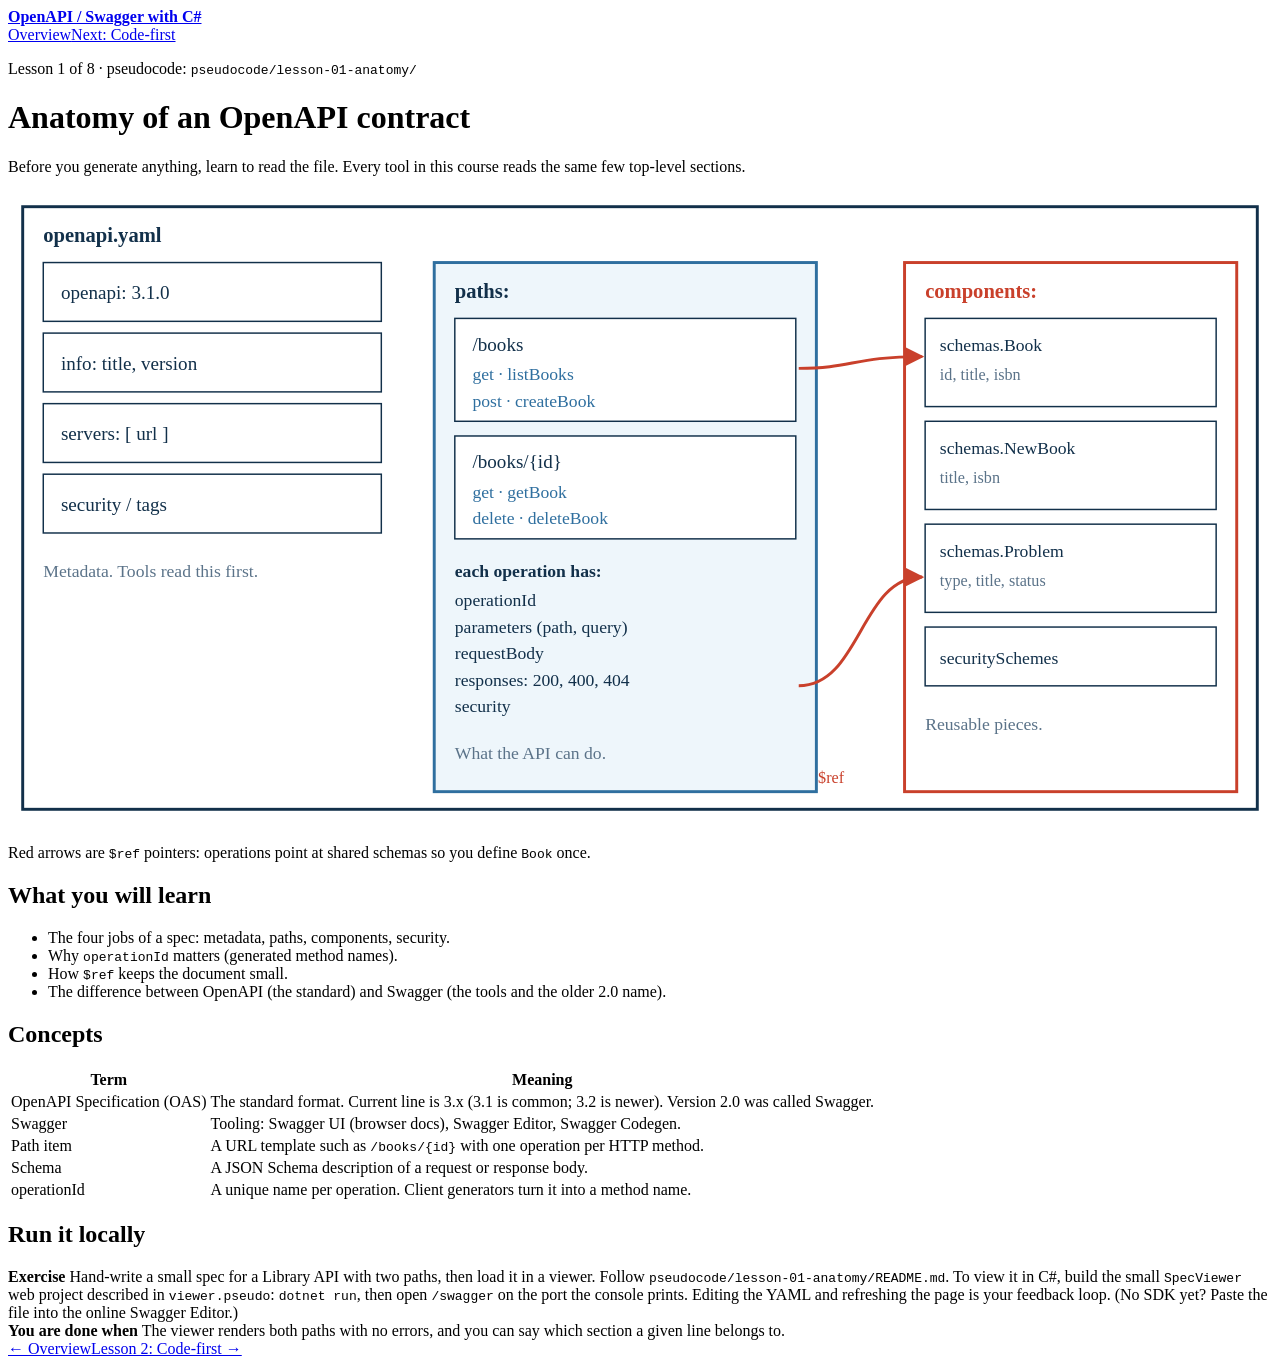
==== lesson-01-anatomy.html @ 25e5b4b1 "openapi anatomy" ====
<!doctype html>
<html lang="en"><head><meta charset="utf-8"><meta name="viewport" content="width=device-width,initial-scale=1">
<title>Lesson 1 — Anatomy of a contract</title><link rel="stylesheet" href="assets/style.css"></head>
<body>
<header class="top"><a href="index.html"><strong>OpenAPI / Swagger with C#</strong></a><nav><a href="index.html">Overview</a><a href="lesson-02-code-first.html">Next: Code-first</a></nav></header>
<main>
<p class="meta">Lesson 1 of 8 · pseudocode: <code>pseudocode/lesson-01-anatomy/</code></p>
<h1>Anatomy of an OpenAPI contract</h1>
<p class="lede">Before you generate anything, learn to read the file. Every tool in this course reads the same few top-level sections.</p>

<div class="sheet">
<svg viewBox="0 0 860 430" role="img" aria-labelledby="t" >
<title id="t">Structure of an OpenAPI document</title>
<defs><marker id="a" viewBox="0 0 10 10" refX="9" refY="5" markerWidth="7" markerHeight="7" orient="auto"><path d="M0 0L10 5L0 10z" fill="#c9402b"/></marker></defs>
<rect x="10" y="10" width="840" height="410" fill="none" stroke="#12304a" stroke-width="2"/>
<text x="24" y="34" font-size="14" font-weight="700" fill="#12304a">openapi.yaml</text>
<g font-size="13" fill="#12304a">
<rect x="24" y="48" width="230" height="40" fill="#fff" stroke="#12304a"/><text x="36" y="73" class="m">openapi: 3.1.0</text>
<rect x="24" y="96" width="230" height="40" fill="#fff" stroke="#12304a"/><text x="36" y="121" class="m">info: title, version</text>
<rect x="24" y="144" width="230" height="40" fill="#fff" stroke="#12304a"/><text x="36" y="169" class="m">servers: [ url ]</text>
<rect x="24" y="192" width="230" height="40" fill="#fff" stroke="#12304a"/><text x="36" y="217" class="m">security / tags</text>
</g>
<text x="24" y="262" font-size="12" fill="#5b7389">Metadata. Tools read this first.</text>

<rect x="290" y="48" width="260" height="360" fill="#eef6fb" stroke="#2f6f9f" stroke-width="2"/>
<text x="304" y="72" font-size="14" font-weight="700" fill="#12304a" class="m">paths:</text>
<rect x="304" y="86" width="232" height="70" fill="#fff" stroke="#12304a"/>
<text x="316" y="108" font-size="13" class="m" fill="#12304a">/books</text>
<text x="316" y="128" font-size="12" class="m" fill="#2f6f9f">get  · listBooks</text>
<text x="316" y="146" font-size="12" class="m" fill="#2f6f9f">post · createBook</text>
<rect x="304" y="166" width="232" height="70" fill="#fff" stroke="#12304a"/>
<text x="316" y="188" font-size="13" class="m" fill="#12304a">/books/{id}</text>
<text x="316" y="208" font-size="12" class="m" fill="#2f6f9f">get · getBook</text>
<text x="316" y="226" font-size="12" class="m" fill="#2f6f9f">delete · deleteBook</text>
<text x="304" y="262" font-size="12" fill="#12304a" font-weight="700">each operation has:</text>
<g font-size="12" class="m" fill="#12304a"><text x="304" y="282">operationId</text><text x="304" y="300">parameters (path, query)</text><text x="304" y="318">requestBody</text><text x="304" y="336">responses: 200, 400, 404</text><text x="304" y="354">security</text></g>
<text x="304" y="386" font-size="12" fill="#5b7389">What the API can do.</text>

<rect x="610" y="48" width="226" height="360" fill="#fff" stroke="#c9402b" stroke-width="2"/>
<text x="624" y="72" font-size="14" font-weight="700" fill="#c9402b" class="m">components:</text>
<rect x="624" y="86" width="198" height="60" fill="#fff" stroke="#12304a"/>
<text x="634" y="108" font-size="12" class="m" fill="#12304a">schemas.Book</text><text x="634" y="128" font-size="11" class="m" fill="#5b7389">id, title, isbn</text>
<rect x="624" y="156" width="198" height="60" fill="#fff" stroke="#12304a"/>
<text x="634" y="178" font-size="12" class="m" fill="#12304a">schemas.NewBook</text><text x="634" y="198" font-size="11" class="m" fill="#5b7389">title, isbn</text>
<rect x="624" y="226" width="198" height="60" fill="#fff" stroke="#12304a"/>
<text x="634" y="248" font-size="12" class="m" fill="#12304a">schemas.Problem</text><text x="634" y="268" font-size="11" class="m" fill="#5b7389">type, title, status</text>
<rect x="624" y="296" width="198" height="40" fill="#fff" stroke="#12304a"/>
<text x="634" y="321" font-size="12" class="m" fill="#12304a">securitySchemes</text>
<text x="624" y="366" font-size="12" fill="#5b7389">Reusable pieces.</text>
<path d="M538 120 C575 120 575 112 622 112" stroke="#c9402b" stroke-width="2" fill="none" marker-end="url(#a)"/>
<path d="M538 336 C580 336 580 262 622 262" stroke="#c9402b" stroke-width="2" fill="none" marker-end="url(#a)"/>
<text x="560" y="402" font-size="11" fill="#c9402b" text-anchor="middle" class="m">$ref</text>
</svg>
<p class="caption">Red arrows are <code>$ref</code> pointers: operations point at shared schemas so you define <code>Book</code> once.</p>
</div>

<h2>What you will learn</h2>
<ul>
<li>The four jobs of a spec: metadata, paths, components, security.</li>
<li>Why <code>operationId</code> matters (generated method names).</li>
<li>How <code>$ref</code> keeps the document small.</li>
<li>The difference between OpenAPI (the standard) and Swagger (the tools and the older 2.0 name).</li>
</ul>

<h2>Concepts</h2>
<table>
<tr><th>Term</th><th>Meaning</th></tr>
<tr><td>OpenAPI Specification (OAS)</td><td>The standard format. Current line is 3.x (3.1 is common; 3.2 is newer). Version 2.0 was called Swagger.</td></tr>
<tr><td>Swagger</td><td>Tooling: Swagger UI (browser docs), Swagger Editor, Swagger Codegen.</td></tr>
<tr><td>Path item</td><td>A URL template such as <code>/books/{id}</code> with one operation per HTTP method.</td></tr>
<tr><td>Schema</td><td>A JSON Schema description of a request or response body.</td></tr>
<tr><td>operationId</td><td>A unique name per operation. Client generators turn it into a method name.</td></tr>
</table>

<h2>Run it locally</h2>
<div class="box try"><strong class="t">Exercise</strong>
Hand-write a small spec for a Library API with two paths, then load it in a viewer. Follow <code>pseudocode/lesson-01-anatomy/README.md</code>. To view it in C#, build the small <code>SpecViewer</code> web project described in <code>viewer.pseudo</code>: <code>dotnet run</code>, then open <code>/swagger</code> on the port the console prints. Editing the YAML and refreshing the page is your feedback loop. (No SDK yet? Paste the file into the online Swagger Editor.)</div>
<div class="box check"><strong class="t">You are done when</strong>
The viewer renders both paths with no errors, and you can say which section a given line belongs to.</div>

<div class="pager"><a href="index.html">← Overview</a><a href="lesson-02-code-first.html">Lesson 2: Code-first →</a></div>
</main></body></html>
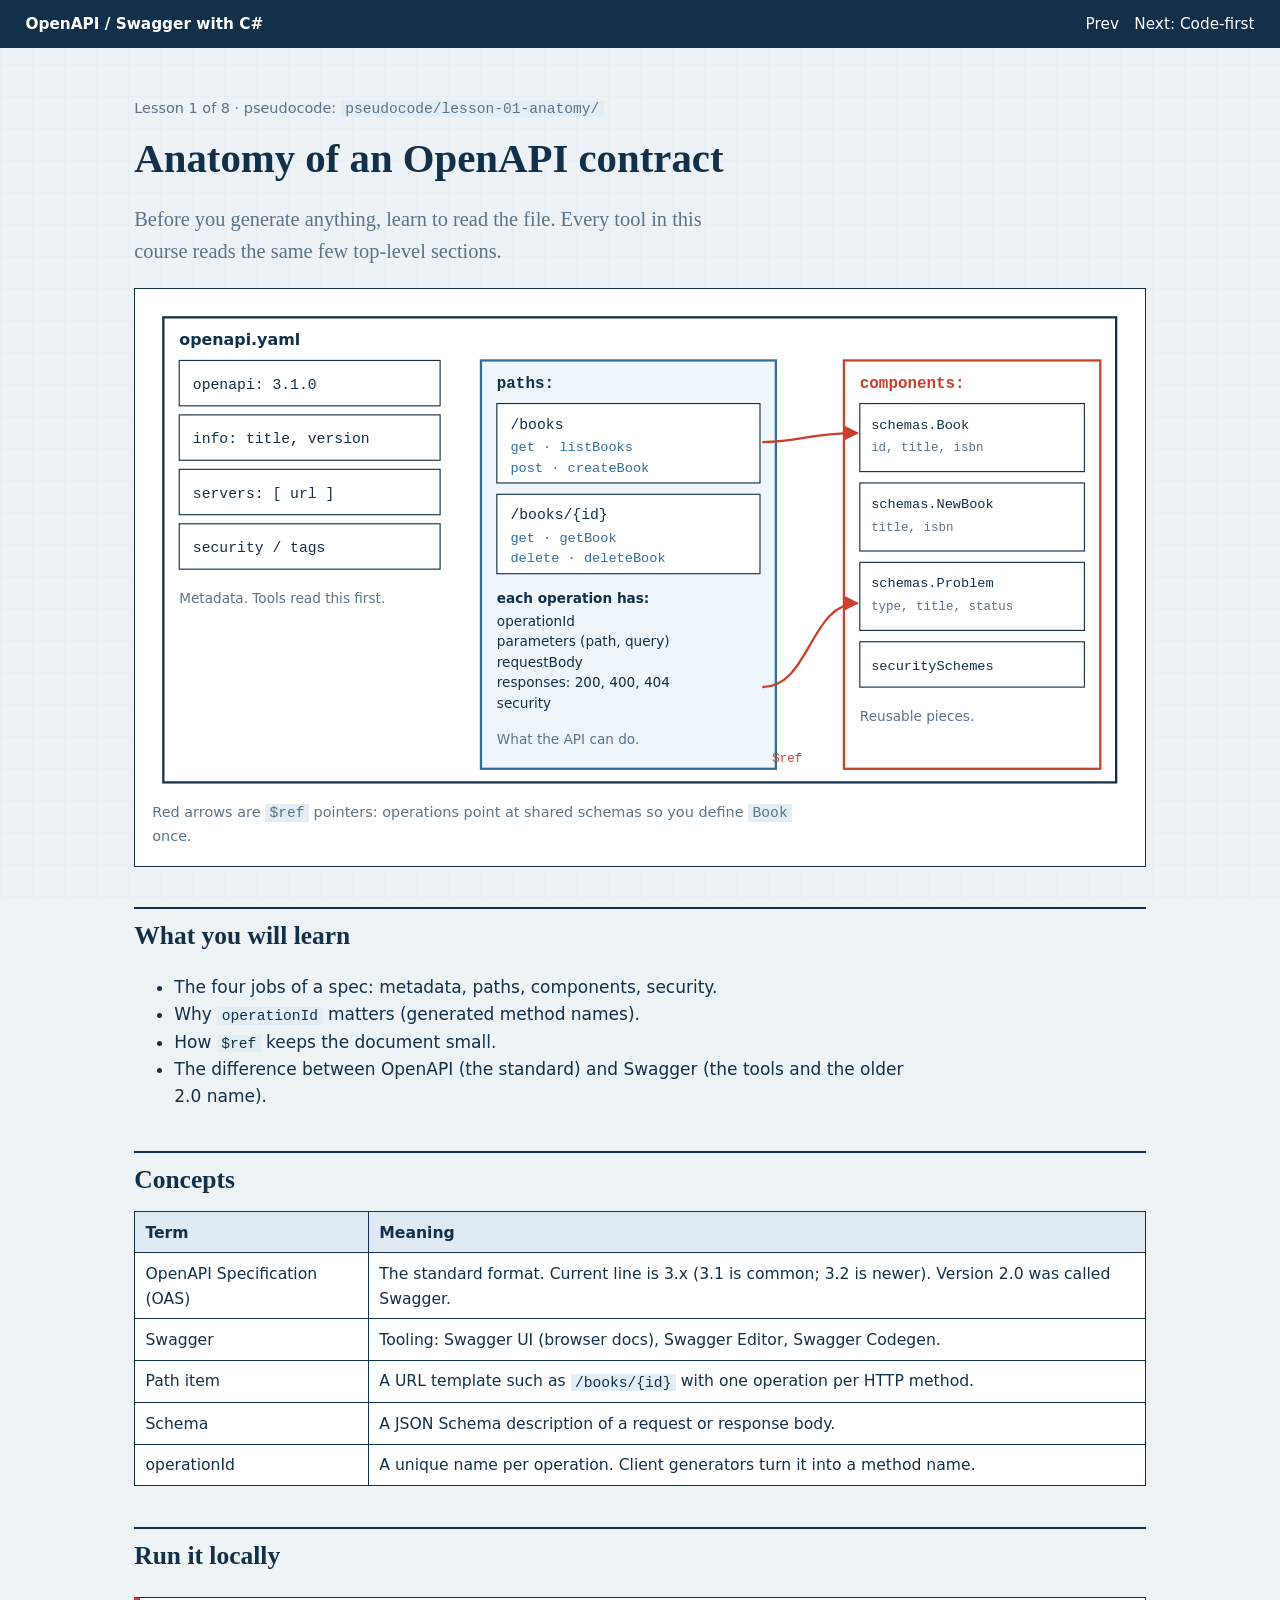
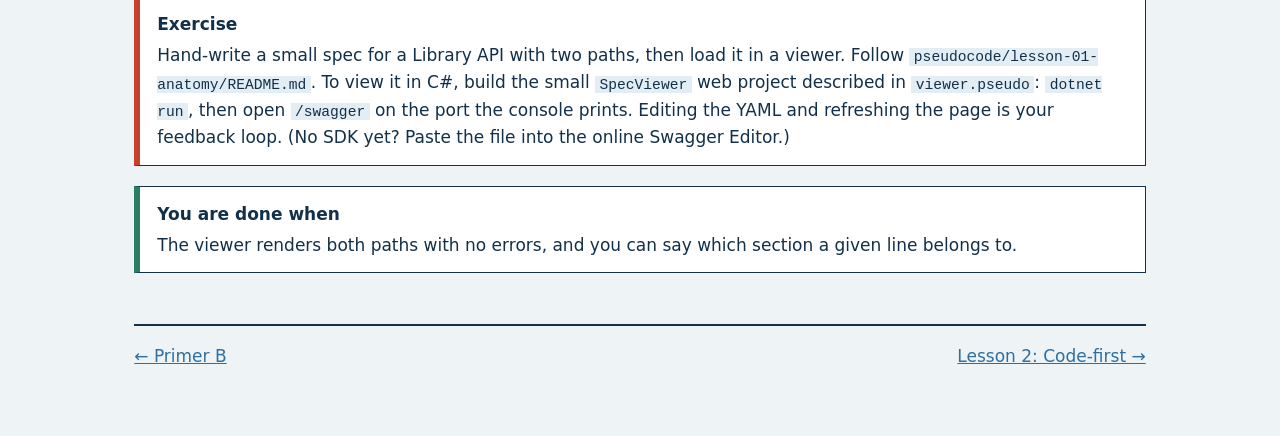
==== commit 74b0346f: "update navigation" ====
--- a/lesson-01-anatomy.html
+++ b/lesson-01-anatomy.html
@@ -2,7 +2,7 @@
 <html lang="en"><head><meta charset="utf-8"><meta name="viewport" content="width=device-width,initial-scale=1">
 <title>Lesson 1 — Anatomy of a contract</title><link rel="stylesheet" href="assets/style.css"></head>
 <body>
-<header class="top"><a href="index.html"><strong>OpenAPI / Swagger with C#</strong></a><nav><a href="index.html">Overview</a><a href="lesson-02-code-first.html">Next: Code-first</a></nav></header>
+<header class="top"><a href="index.html"><strong>OpenAPI / Swagger with C#</strong></a><nav><a href="primer-b-aspnetcore.html">Prev</a><a href="lesson-02-code-first.html">Next: Code-first</a></nav></header>
 <main>
 <p class="meta">Lesson 1 of 8 · pseudocode: <code>pseudocode/lesson-01-anatomy/</code></p>
 <h1>Anatomy of an OpenAPI contract</h1>
@@ -78,5 +78,5 @@
 <div class="box check"><strong class="t">You are done when</strong>
 The viewer renders both paths with no errors, and you can say which section a given line belongs to.</div>
 
-<div class="pager"><a href="index.html">← Overview</a><a href="lesson-02-code-first.html">Lesson 2: Code-first →</a></div>
+<div class="pager"><a href="primer-b-aspnetcore.html">← Primer B</a><a href="lesson-02-code-first.html">Lesson 2: Code-first →</a></div>
 </main></body></html>
--- a/assets/style.css
+++ b/assets/style.css
@@ -0,0 +1,52 @@
+:root{
+  --paper:#eef3f6; --sheet:#ffffff; --ink:#12304a; --line:#2f6f9f;
+  --mute:#5b7389; --rule:#c9d8e3; --mark:#c9402b; --ok:#2a7f62; --code:#0f2233;
+  --serif:Charter,"Bitstream Charter","Sitka Text",Cambria,Georgia,serif;
+  --sans:system-ui,-apple-system,"Segoe UI",Roboto,sans-serif;
+  --mono:ui-monospace,"Cascadia Code",Menlo,Consolas,monospace;
+}
+*{box-sizing:border-box}
+html{font-size:17px}
+body{margin:0;background:var(--paper);color:var(--ink);font-family:var(--sans);line-height:1.6;
+  background-image:linear-gradient(var(--rule) 1px,transparent 1px),linear-gradient(90deg,var(--rule) 1px,transparent 1px);
+  background-size:32px 32px;background-attachment:fixed}
+body::before{content:"";position:fixed;inset:0;background:rgba(238,243,246,.86);z-index:-1}
+a{color:var(--line)}
+a:focus-visible,summary:focus-visible{outline:3px solid var(--mark);outline-offset:2px}
+.top{display:flex;gap:1rem;flex-wrap:wrap;align-items:center;justify-content:space-between;
+  padding:.7rem 1.5rem;background:var(--ink);color:#fff;font-size:.9rem}
+.top a{color:#fff;text-decoration:none}
+.top a:hover{text-decoration:underline}
+.top nav{display:flex;gap:.9rem;flex-wrap:wrap}
+main{max-width:62rem;margin:0 auto;padding:2rem 1.25rem 4rem}
+h1{font-family:var(--serif);font-size:2.4rem;line-height:1.15;margin:.2rem 0 .6rem;font-weight:700}
+h2{font-family:var(--serif);font-size:1.5rem;margin:2.4rem 0 .6rem;padding-top:.4rem;border-top:2px solid var(--ink)}
+h3{font-size:1.05rem;margin:1.4rem 0 .3rem}
+p,li{max-width:70ch}
+.lede{font-family:var(--serif);font-size:1.2rem;color:var(--mute);max-width:60ch}
+.sheet{background:var(--sheet);border:1.5px solid var(--ink);padding:1rem;margin:1.2rem 0;overflow-x:auto}
+.sheet svg{display:block;width:100%;height:auto;min-width:640px}
+.caption{font-size:.85rem;color:var(--mute);margin:.4rem 0 0}
+pre,code{font-family:var(--mono);font-size:.86rem}
+code{background:#e3edf4;padding:.05em .3em}
+pre{background:var(--code);color:#dcebf7;padding:1rem;overflow-x:auto;line-height:1.5;border-left:5px solid var(--mark)}
+pre code{background:none;padding:0;color:inherit}
+.box{border:1.5px solid var(--ink);background:var(--sheet);padding:.8rem 1rem;margin:1.2rem 0}
+.box.try{border-left:6px solid var(--mark)}
+.box.check{border-left:6px solid var(--ok)}
+.box strong.t{display:block;margin-bottom:.2rem}
+table{border-collapse:collapse;width:100%;background:var(--sheet);font-size:.92rem}
+th,td{border:1px solid var(--ink);padding:.45rem .6rem;text-align:left;vertical-align:top}
+th{background:#dfeaf2}
+.pager{display:flex;justify-content:space-between;gap:1rem;margin-top:3rem;padding-top:1rem;border-top:2px solid var(--ink)}
+.cards{display:grid;grid-template-columns:repeat(auto-fill,minmax(15rem,1fr));gap:.9rem;margin:1rem 0;padding:0;list-style:none}
+.cards li{background:var(--sheet);border:1.5px solid var(--ink);padding:.8rem 1rem}
+.cards a{font-weight:700;display:block;margin-bottom:.2rem}
+.meta{color:var(--mute);font-size:.85rem}
+svg text{font-family:var(--sans)}
+svg .m{font-family:var(--mono)}
+@media (max-width:600px){h1{font-size:1.8rem}html{font-size:16px}}
+@media (prefers-reduced-motion:no-preference){
+  .draw{stroke-dasharray:600;stroke-dashoffset:600;animation:draw 1.6s ease-out .2s forwards}
+  @keyframes draw{to{stroke-dashoffset:0}}
+}
